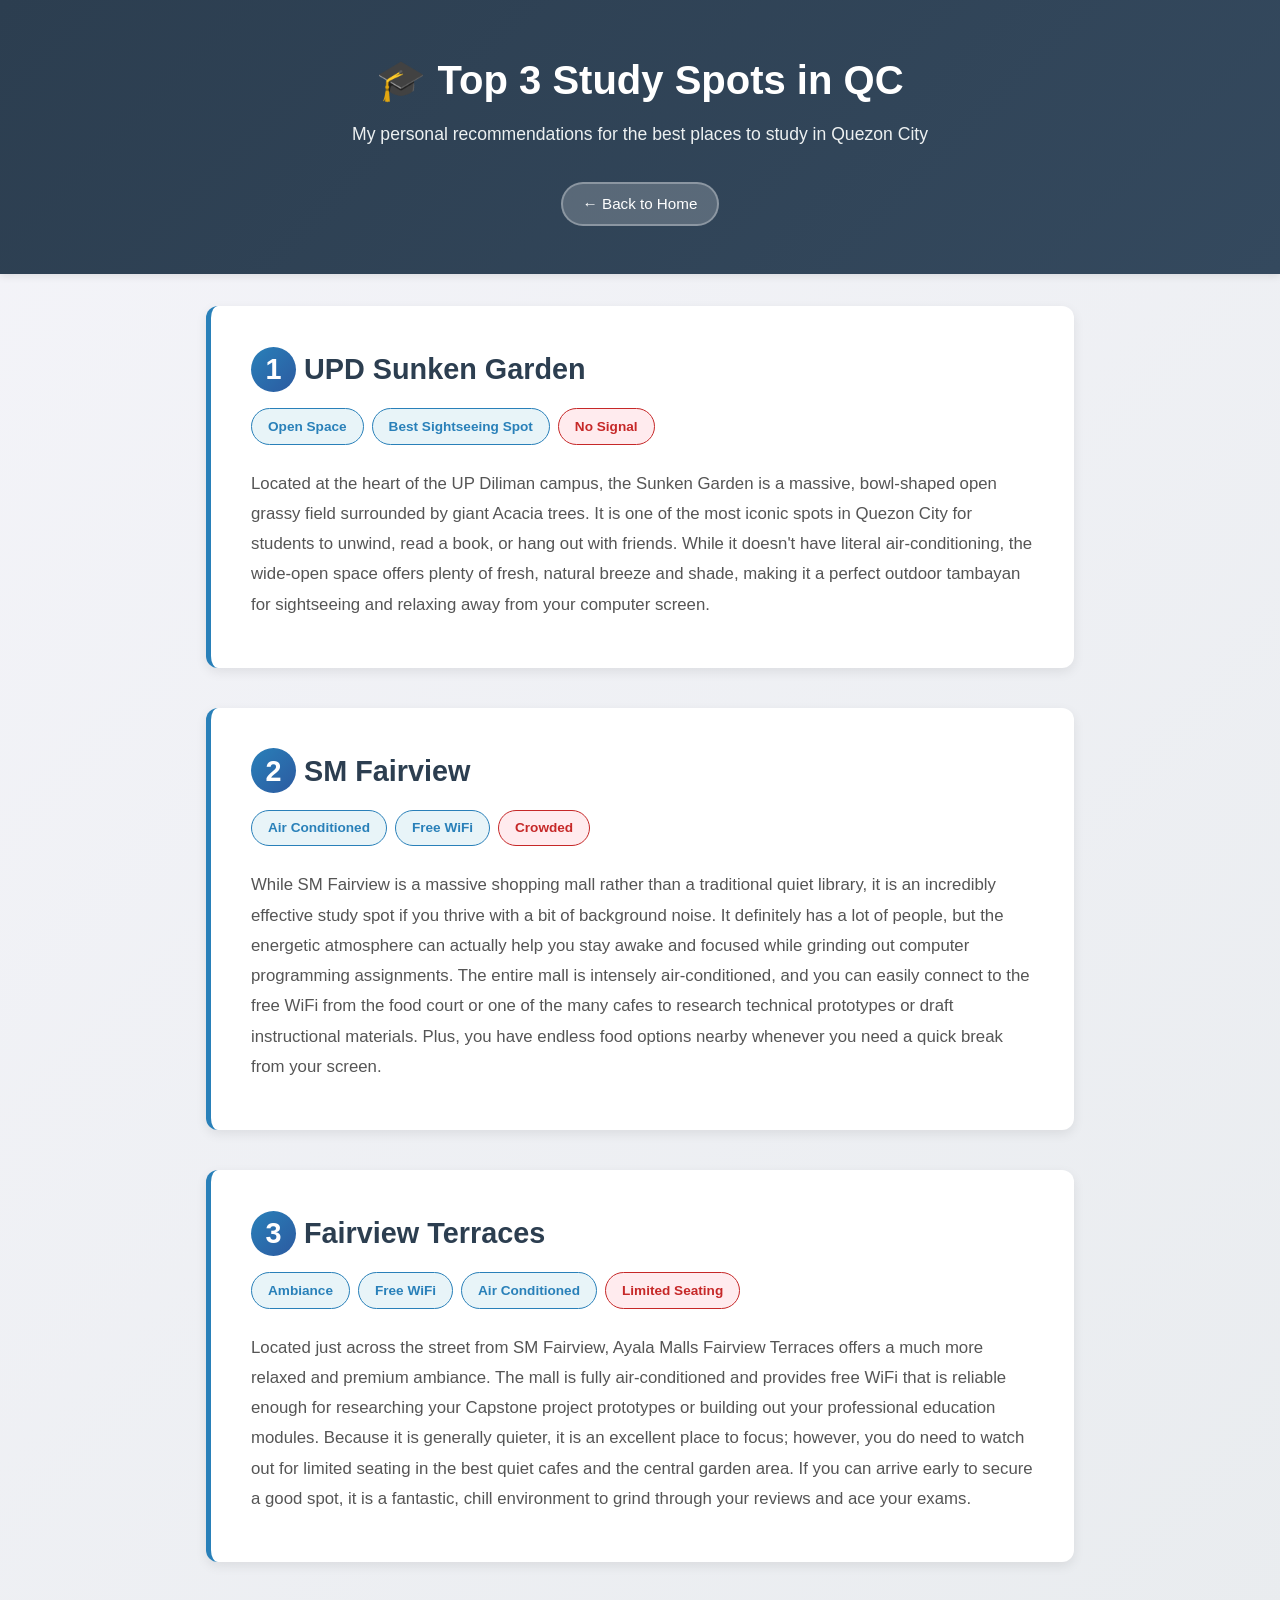
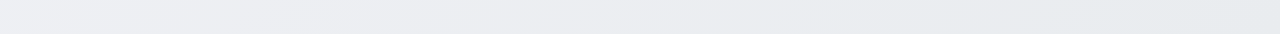
==== index.html @ 7934c625 "Fix: Rename main.html to index.html for GitHub Pages" ====
<!DOCTYPE html>
<html lang="en">
<head>
    <meta charset="UTF-8">
    <meta name="viewport" content="width=device-width, initial-scale=1.0">
    <meta name="description" content="My top 3 favorite study spots in Quezon City - detailed reviews and recommendations for students.">
    <title>Top 3 Study Spots in QC | Places I Recommend</title>
    <style>
        * {
            box-sizing: border-box;
        }
        body {
            font-family: 'Segoe UI', Tahoma, Geneva, Verdana, sans-serif;
            line-height: 1.6;
            margin: 0;
            padding: 0;
            background: linear-gradient(135deg, #f4f4f9 0%, #e9ecef 100%);
            color: #333;
            min-height: 100vh;
            display: flex;
            flex-direction: column;
        }
        header {
            background: linear-gradient(135deg, #2c3e50 0%, #34495e 100%);
            color: #fff;
            text-align: center;
            padding: 3rem 1rem;
            box-shadow: 0 2px 8px rgba(0,0,0,0.1);
        }
        header h1 {
            margin: 0;
            font-size: 2.5rem;
            font-weight: 700;
        }
        header p {
            margin-top: 0.5rem;
            font-size: 1.1rem;
            color: #ecf0f1;
            font-weight: 300;
        }
        .nav-link {
            display: inline-block;
            background: rgba(255,255,255,0.2);
            color: #fff;
            padding: 0.5rem 1.2rem;
            border-radius: 30px;
            text-decoration: none;
            font-size: 0.95rem;
            margin-top: 1rem;
            transition: all 0.3s ease;
            border: 2px solid rgba(255,255,255,0.3);
        }
        .nav-link:hover {
            background: rgba(255,255,255,0.3);
            border-color: rgba(255,255,255,0.6);
        }
        .container {
            max-width: 900px;
            margin: 2rem auto;
            padding: 0 1rem;
            flex: 1;
        }
        .place-card {
            background: #fff;
            border-radius: 12px;
            box-shadow: 0 4px 12px rgba(0,0,0,0.08);
            margin-bottom: 2.5rem;
            padding: 2.5rem;
            transition: all 0.3s ease;
            border-left: 5px solid #2980b9;
        }
        .place-card:hover {
            box-shadow: 0 8px 20px rgba(0,0,0,0.12);
            transform: translateY(-3px);
        }
        .place-card h2 {
            color: #2c3e50;
            margin-top: 0;
            margin-bottom: 1rem;
            font-size: 1.8rem;
            display: flex;
            align-items: center;
            gap: 0.5rem;
        }
        .place-number {
            background: linear-gradient(135deg, #2980b9 0%, #2c5aa0 100%);
            color: #fff;
            width: 45px;
            height: 45px;
            border-radius: 50%;
            display: flex;
            align-items: center;
            justify-content: center;
            font-weight: 700;
            flex-shrink: 0;
        }
        .tags {
            margin-bottom: 1.5rem;
            display: flex;
            flex-wrap: wrap;
            gap: 0.5rem;
        }
        .tag {
            background-color: #e8f4f8;
            color: #2980b9;
            padding: 0.4rem 1rem;
            border-radius: 25px;
            font-size: 0.85rem;
            font-weight: 600;
            display: inline-block;
            transition: all 0.2s ease;
            border: 1px solid #2980b9;
        }
        .tag:hover {
            background-color: #2980b9;
            color: #fff;
        }
        .tag-red {
            background-color: #ffebee;
            color: #c62828;
            border-color: #c62828;
        }
        .tag-red:hover {
            background-color: #c62828;
            color: #fff;
        }
        .description {
            font-size: 1.05rem;
            color: #555;
            line-height: 1.8;
        }
        .description p {
            margin: 0.5rem 0;
        }
        footer {
            background-color: #2c3e50;
            color: #ecf0f1;
            text-align: center;
            padding: 2rem 1rem;
            margin-top: auto;
            border-top: 3px solid #2980b9;
        }
        footer p {
            margin: 0.5rem 0;
            font-size: 0.95rem;
        }
        footer a {
            color: #3498db;
            text-decoration: none;
            transition: color 0.3s ease;
        }
        footer a:hover {
            color: #2980b9;
            text-decoration: underline;
        }
        @media (max-width: 768px) {
            header h1 {
                font-size: 1.8rem;
            }
            header p {
                font-size: 0.95rem;
            }
            .place-card {
                padding: 1.5rem;
                margin-bottom: 2rem;
            }
            .place-card h2 {
                font-size: 1.4rem;
            }
            .tags {
                margin-bottom: 1rem;
            }
            .tag {
                font-size: 0.8rem;
                padding: 0.3rem 0.8rem;
            }
        }
    </style>
</head>
<body>
    <header>
        <h1>🎓 Top 3 Study Spots in QC</h1>
        <p>My personal recommendations for the best places to study in Quezon City</p>
        <a href="../index.html" class="nav-link">← Back to Home</a>
    </header>

    <div class="container">
        <!-- Spot 1 -->
        <div class="place-card">
            <h2><span class="place-number">1</span>UPD Sunken Garden</h2>
            <div class="tags">
                <span class="tag">Open Space</span>
                <span class="tag">Best Sightseeing Spot</span>
                <span class="tag tag-red">No Signal</span>
            </div>
            <div class="description">
                <p>Located at the heart of the UP Diliman campus, the Sunken Garden is a massive, bowl-shaped open grassy field surrounded by giant Acacia trees. It is one of the most iconic spots in Quezon City for students to unwind, read a book, or hang out with friends. While it doesn't have literal air-conditioning, the wide-open space offers plenty of fresh, natural breeze and shade, making it a perfect outdoor tambayan for sightseeing and relaxing away from your computer screen.</p>
            </div>
        </div>

        <!-- Spot 2 -->
        <div class="place-card">
            <h2><span class="place-number">2</span>SM Fairview</h2>
            <div class="tags">
                <span class="tag">Air Conditioned</span>
                <span class="tag">Free WiFi</span>
                <span class="tag tag-red">Crowded</span>
            </div>
            <div class="description">
                <p>While SM Fairview is a massive shopping mall rather than a traditional quiet library, it is an incredibly effective study spot if you thrive with a bit of background noise. It definitely has a lot of people, but the energetic atmosphere can actually help you stay awake and focused while grinding out computer programming assignments. The entire mall is intensely air-conditioned, and you can easily connect to the free WiFi from the food court or one of the many cafes to research technical prototypes or draft instructional materials. Plus, you have endless food options nearby whenever you need a quick break from your screen.</p>
            </div>
        </div>

        <!-- Spot 3 -->
        <div class="place-card">
            <h2><span class="place-number">3</span>Fairview Terraces</h2>
            <div class="tags">
                <span class="tag">Ambiance</span>
                <span class="tag">Free WiFi</span>
                <span class="tag">Air Conditioned</span>
                <span class="tag tag-red">Limited Seating</span>
            </div>
            <div class="description">
                <p>Located just across the street from SM Fairview, Ayala Malls Fairview Terraces offers a much more relaxed and premium ambiance. The mall is fully air-conditioned and provides free WiFi that is reliable enough for researching your Capstone project prototypes or building out your professional education modules. Because it is generally quieter, it is an excellent place to focus; however, you do need to watch out for limited seating in the best quiet cafes and the central garden area. If you can arrive early to secure a good spot, it is a fantastic, chill environment to grind through your reviews and ace your exams.</p>
            </div>
        </div>
    </div>

</body>
</html>
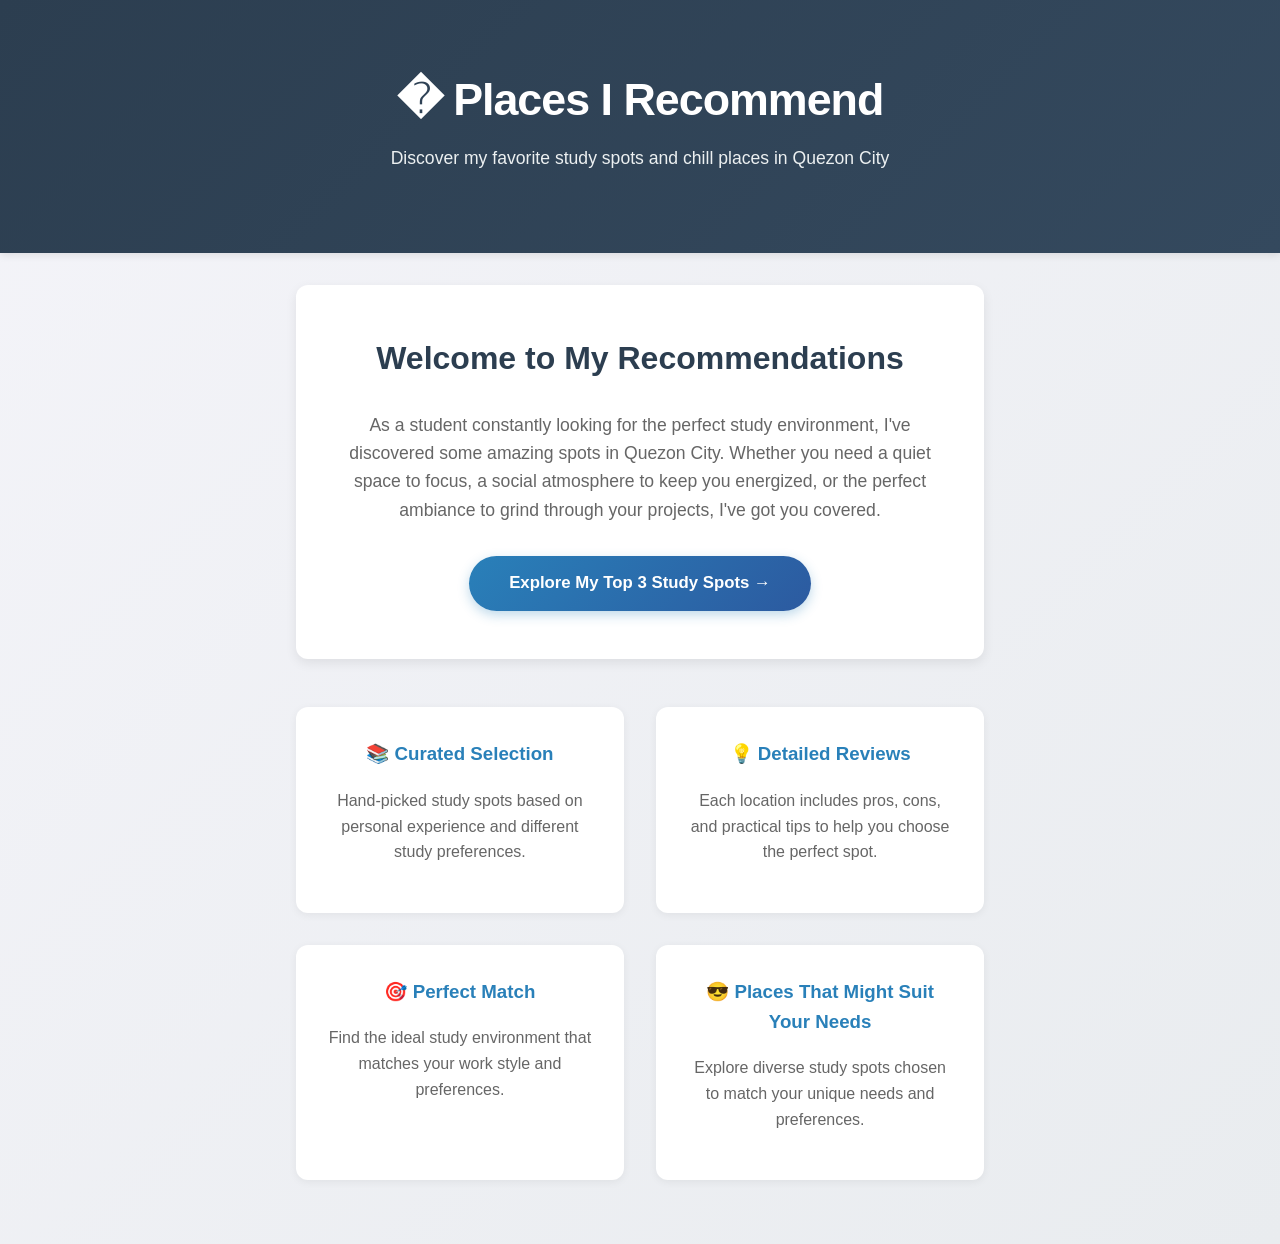
==== commit 03b8a791: "Swap files: Home page now at root index.html" ====
--- a/index.html
+++ b/index.html
@@ -3,8 +3,8 @@
 <head>
     <meta charset="UTF-8">
     <meta name="viewport" content="width=device-width, initial-scale=1.0">
-    <meta name="description" content="My top 3 favorite study spots in Quezon City - detailed reviews and recommendations for students.">
-    <title>Top 3 Study Spots in QC | Places I Recommend</title>
+    <meta name="description" content="Discover my favorite study spots in Quezon City - personal recommendations for the best places to study, relax, and be productive.">
+    <title>Places I Recommend | Study Spots in QC</title>
     <style>
         * {
             box-sizing: border-box;
@@ -24,13 +24,14 @@
             background: linear-gradient(135deg, #2c3e50 0%, #34495e 100%);
             color: #fff;
             text-align: center;
-            padding: 3rem 1rem;
+            padding: 4rem 1rem;
             box-shadow: 0 2px 8px rgba(0,0,0,0.1);
         }
         header h1 {
             margin: 0;
-            font-size: 2.5rem;
+            font-size: 2.8rem;
             font-weight: 700;
+            letter-spacing: -1px;
         }
         header p {
             margin-top: 0.5rem;
@@ -59,6 +60,71 @@
             margin: 2rem auto;
             padding: 0 1rem;
             flex: 1;
+        }
+        .hero-section {
+            background: #fff;
+            border-radius: 12px;
+            box-shadow: 0 4px 12px rgba(0,0,0,0.08);
+            padding: 3rem 2rem;
+            text-align: center;
+            margin-bottom: 3rem;
+        }
+        .hero-section h2 {
+            color: #2c3e50;
+            font-size: 2rem;
+            margin-top: 0;
+        }
+        .hero-section p {
+            font-size: 1.1rem;
+            color: #666;
+            max-width: 600px;
+            margin: 1rem auto;
+        }
+        .cta-button {
+            display: inline-block;
+            background: linear-gradient(135deg, #2980b9 0%, #2c5aa0 100%);
+            color: #fff;
+            padding: 0.9rem 2.5rem;
+            border-radius: 50px;
+            text-decoration: none;
+            font-weight: 600;
+            font-size: 1.05rem;
+            transition: all 0.3s ease;
+            box-shadow: 0 4px 12px rgba(41, 128, 185, 0.3);
+            border: none;
+            cursor: pointer;
+            margin-top: 1rem;
+        }
+        .cta-button:hover {
+            transform: translateY(-2px);
+            box-shadow: 0 6px 18px rgba(41, 128, 185, 0.4);
+            background: linear-gradient(135deg, #2c5aa0 0%, #1e3f5a 100%);
+        }
+        .features {
+            display: grid;
+            grid-template-columns: repeat(auto-fit, minmax(250px, 1fr));
+            gap: 2rem;
+            margin: 2rem 0;
+        }
+        .feature-card {
+            background: #fff;
+            padding: 2rem;
+            border-radius: 12px;
+            box-shadow: 0 2px 8px rgba(0,0,0,0.06);
+            transition: all 0.3s ease;
+            text-align: center;
+        }
+        .feature-card:hover {
+            transform: translateY(-5px);
+            box-shadow: 0 8px 16px rgba(0,0,0,0.12);
+        }
+        .feature-card h3 {
+            color: #2980b9;
+            margin-top: 0;
+        }
+        .feature-card p {
+            color: #666;
+            margin: 1rem 0;
         }
         .place-card {
             background: #fff;
@@ -155,73 +221,46 @@
         }
         @media (max-width: 768px) {
             header h1 {
-                font-size: 1.8rem;
+                font-size: 2rem;
             }
-            header p {
-                font-size: 0.95rem;
+            .hero-section {
+                padding: 2rem 1.5rem;
             }
-            .place-card {
-                padding: 1.5rem;
-                margin-bottom: 2rem;
-            }
-            .place-card h2 {
-                font-size: 1.4rem;
-            }
-            .tags {
-                margin-bottom: 1rem;
-            }
-            .tag {
-                font-size: 0.8rem;
-                padding: 0.3rem 0.8rem;
+            .hero-section h2 {
+                font-size: 1.5rem;
             }
         }
     </style>
 </head>
 <body>
     <header>
-        <h1>🎓 Top 3 Study Spots in QC</h1>
-        <p>My personal recommendations for the best places to study in Quezon City</p>
-        <a href="../index.html" class="nav-link">← Back to Home</a>
+        <h1>� Places I Recommend</h1>
+        <p>Discover my favorite study spots and chill places in Quezon City</p>
     </header>
 
     <div class="container">
-        <!-- Spot 1 -->
-        <div class="place-card">
-            <h2><span class="place-number">1</span>UPD Sunken Garden</h2>
-            <div class="tags">
-                <span class="tag">Open Space</span>
-                <span class="tag">Best Sightseeing Spot</span>
-                <span class="tag tag-red">No Signal</span>
-            </div>
-            <div class="description">
-                <p>Located at the heart of the UP Diliman campus, the Sunken Garden is a massive, bowl-shaped open grassy field surrounded by giant Acacia trees. It is one of the most iconic spots in Quezon City for students to unwind, read a book, or hang out with friends. While it doesn't have literal air-conditioning, the wide-open space offers plenty of fresh, natural breeze and shade, making it a perfect outdoor tambayan for sightseeing and relaxing away from your computer screen.</p>
-            </div>
+        <div class="hero-section">
+            <h2>Welcome to My Recommendations</h2>
+            <p>As a student constantly looking for the perfect study environment, I've discovered some amazing spots in Quezon City. Whether you need a quiet space to focus, a social atmosphere to keep you energized, or the perfect ambiance to grind through your projects, I've got you covered.</p>
+            <a href="./places-i-recommend/index.html" class="cta-button">Explore My Top 3 Study Spots →</a>
         </div>
 
-        <!-- Spot 2 -->
-        <div class="place-card">
-            <h2><span class="place-number">2</span>SM Fairview</h2>
-            <div class="tags">
-                <span class="tag">Air Conditioned</span>
-                <span class="tag">Free WiFi</span>
-                <span class="tag tag-red">Crowded</span>
-            </div>
-            <div class="description">
-                <p>While SM Fairview is a massive shopping mall rather than a traditional quiet library, it is an incredibly effective study spot if you thrive with a bit of background noise. It definitely has a lot of people, but the energetic atmosphere can actually help you stay awake and focused while grinding out computer programming assignments. The entire mall is intensely air-conditioned, and you can easily connect to the free WiFi from the food court or one of the many cafes to research technical prototypes or draft instructional materials. Plus, you have endless food options nearby whenever you need a quick break from your screen.</p>
-            </div>
-        </div>
-
-        <!-- Spot 3 -->
-        <div class="place-card">
-            <h2><span class="place-number">3</span>Fairview Terraces</h2>
-            <div class="tags">
-                <span class="tag">Ambiance</span>
-                <span class="tag">Free WiFi</span>
-                <span class="tag">Air Conditioned</span>
-                <span class="tag tag-red">Limited Seating</span>
-            </div>
-            <div class="description">
-                <p>Located just across the street from SM Fairview, Ayala Malls Fairview Terraces offers a much more relaxed and premium ambiance. The mall is fully air-conditioned and provides free WiFi that is reliable enough for researching your Capstone project prototypes or building out your professional education modules. Because it is generally quieter, it is an excellent place to focus; however, you do need to watch out for limited seating in the best quiet cafes and the central garden area. If you can arrive early to secure a good spot, it is a fantastic, chill environment to grind through your reviews and ace your exams.</p>
+        <div class="features">
+            <div class="feature-card">
+                <h3>📚 Curated Selection</h3>
+                <p>Hand-picked study spots based on personal experience and different study preferences.</p>
+            </div>
+            <div class="feature-card">
+                <h3>💡 Detailed Reviews</h3>
+                <p>Each location includes pros, cons, and practical tips to help you choose the perfect spot.</p>
+            </div>
+            <div class="feature-card">
+                <h3>🎯 Perfect Match</h3>
+                <p>Find the ideal study environment that matches your work style and preferences.</p>
+            </div>
+            <div class="feature-card">
+                <h3>😎 Places That Might Suit Your Needs</h3>
+                <p>Explore diverse study spots chosen to match your unique needs and preferences.</p>
             </div>
         </div>
     </div>
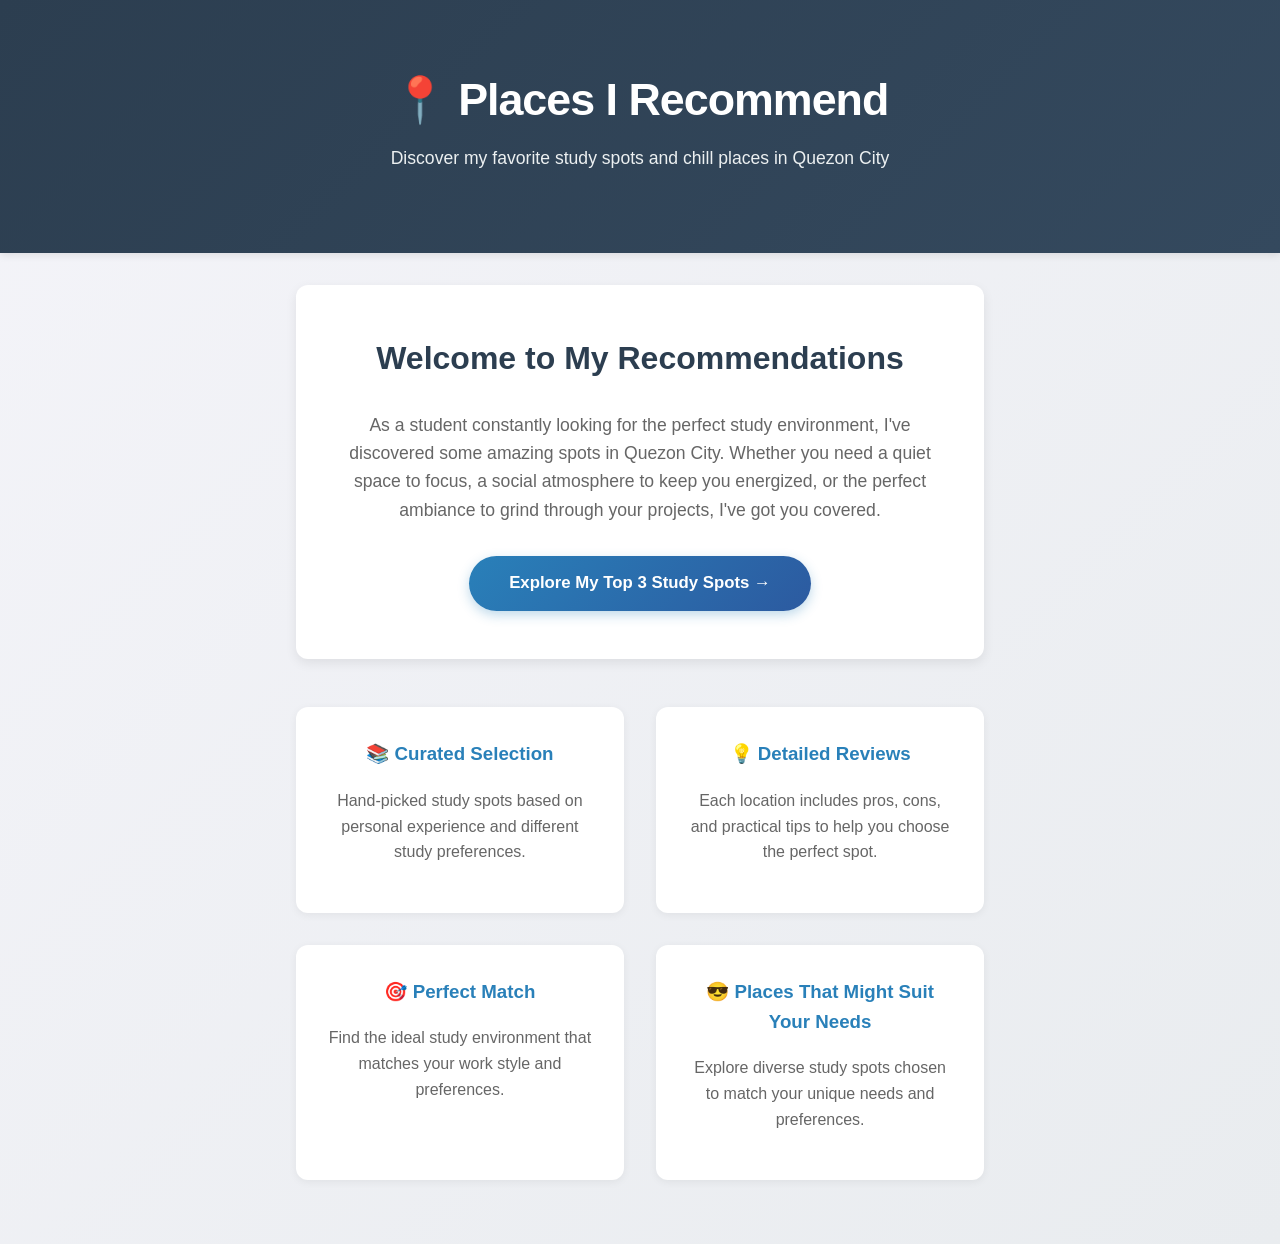
==== commit 5b55a3d5: "fix(ui): replace broken header characters and resolve full-width layout issue" ====
--- a/index.html
+++ b/index.html
@@ -234,7 +234,7 @@
 </head>
 <body>
     <header>
-        <h1>� Places I Recommend</h1>
+        <h1>📍 Places I Recommend</h1>
         <p>Discover my favorite study spots and chill places in Quezon City</p>
     </header>
 
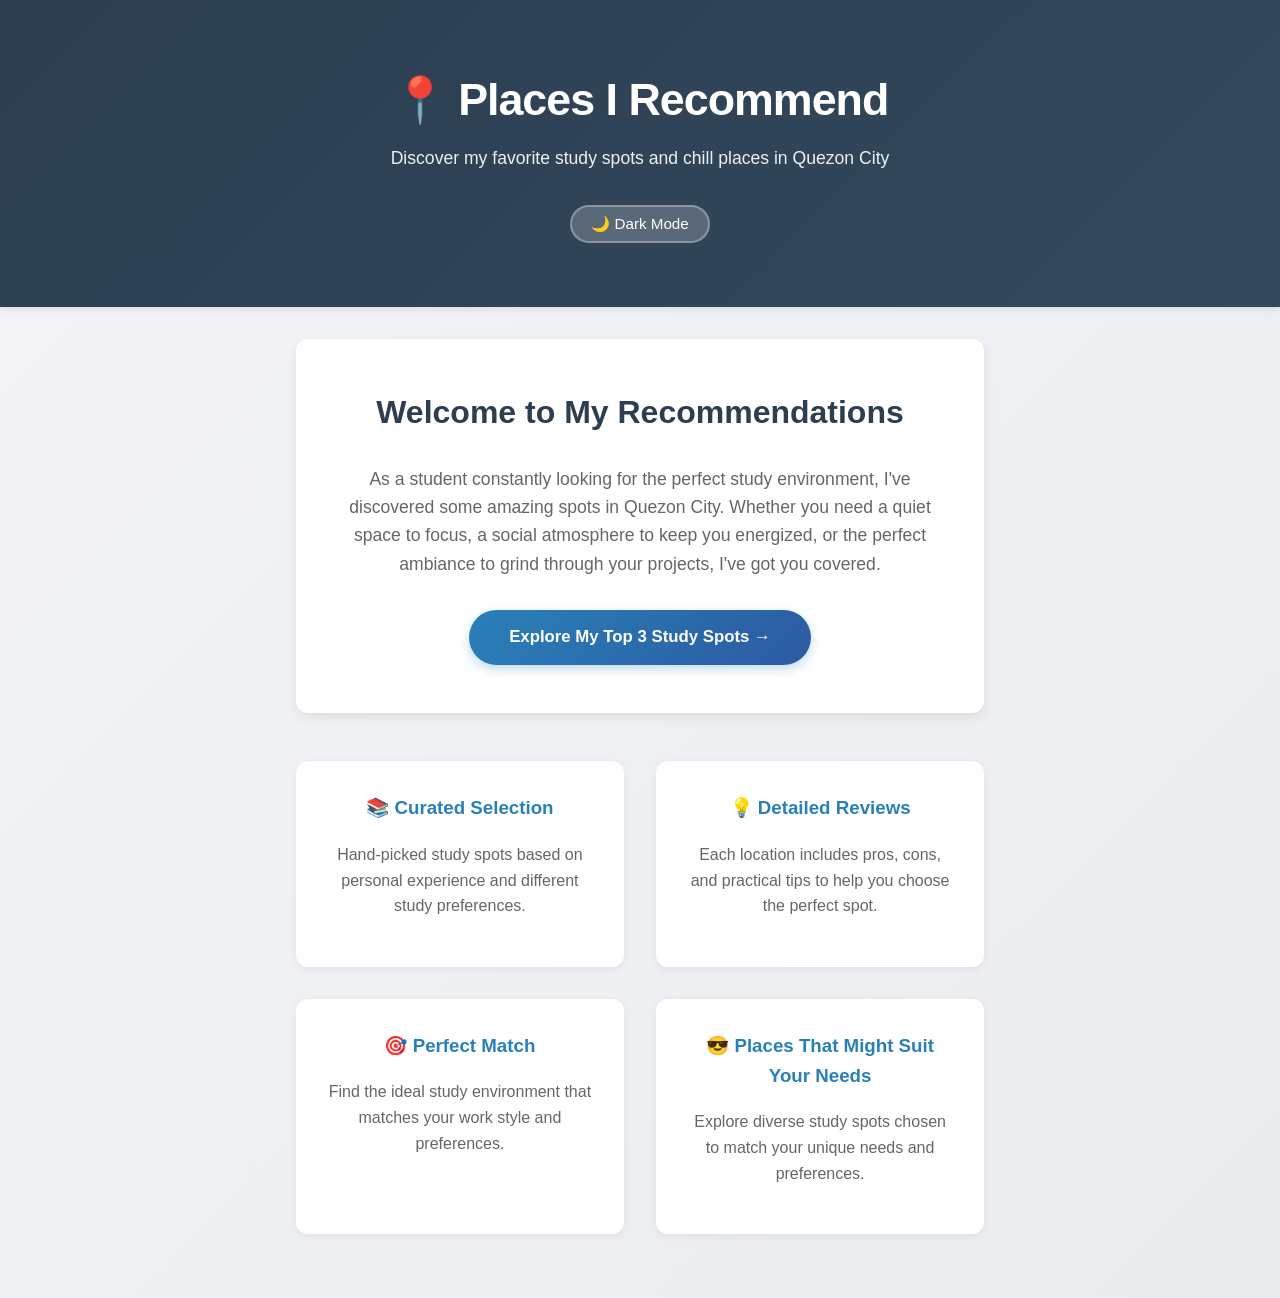
==== commit bf423a87: "Implement dark mode feature with full styling support" ====
--- a/index.html
+++ b/index.html
@@ -5,237 +5,15 @@
     <meta name="viewport" content="width=device-width, initial-scale=1.0">
     <meta name="description" content="Discover my favorite study spots in Quezon City - personal recommendations for the best places to study, relax, and be productive.">
     <title>Places I Recommend | Study Spots in QC</title>
-    <style>
-        * {
-            box-sizing: border-box;
-        }
-        body {
-            font-family: 'Segoe UI', Tahoma, Geneva, Verdana, sans-serif;
-            line-height: 1.6;
-            margin: 0;
-            padding: 0;
-            background: linear-gradient(135deg, #f4f4f9 0%, #e9ecef 100%);
-            color: #333;
-            min-height: 100vh;
-            display: flex;
-            flex-direction: column;
-        }
-        header {
-            background: linear-gradient(135deg, #2c3e50 0%, #34495e 100%);
-            color: #fff;
-            text-align: center;
-            padding: 4rem 1rem;
-            box-shadow: 0 2px 8px rgba(0,0,0,0.1);
-        }
-        header h1 {
-            margin: 0;
-            font-size: 2.8rem;
-            font-weight: 700;
-            letter-spacing: -1px;
-        }
-        header p {
-            margin-top: 0.5rem;
-            font-size: 1.1rem;
-            color: #ecf0f1;
-            font-weight: 300;
-        }
-        .nav-link {
-            display: inline-block;
-            background: rgba(255,255,255,0.2);
-            color: #fff;
-            padding: 0.5rem 1.2rem;
-            border-radius: 30px;
-            text-decoration: none;
-            font-size: 0.95rem;
-            margin-top: 1rem;
-            transition: all 0.3s ease;
-            border: 2px solid rgba(255,255,255,0.3);
-        }
-        .nav-link:hover {
-            background: rgba(255,255,255,0.3);
-            border-color: rgba(255,255,255,0.6);
-        }
-        .container {
-            max-width: 900px;
-            margin: 2rem auto;
-            padding: 0 1rem;
-            flex: 1;
-        }
-        .hero-section {
-            background: #fff;
-            border-radius: 12px;
-            box-shadow: 0 4px 12px rgba(0,0,0,0.08);
-            padding: 3rem 2rem;
-            text-align: center;
-            margin-bottom: 3rem;
-        }
-        .hero-section h2 {
-            color: #2c3e50;
-            font-size: 2rem;
-            margin-top: 0;
-        }
-        .hero-section p {
-            font-size: 1.1rem;
-            color: #666;
-            max-width: 600px;
-            margin: 1rem auto;
-        }
-        .cta-button {
-            display: inline-block;
-            background: linear-gradient(135deg, #2980b9 0%, #2c5aa0 100%);
-            color: #fff;
-            padding: 0.9rem 2.5rem;
-            border-radius: 50px;
-            text-decoration: none;
-            font-weight: 600;
-            font-size: 1.05rem;
-            transition: all 0.3s ease;
-            box-shadow: 0 4px 12px rgba(41, 128, 185, 0.3);
-            border: none;
-            cursor: pointer;
-            margin-top: 1rem;
-        }
-        .cta-button:hover {
-            transform: translateY(-2px);
-            box-shadow: 0 6px 18px rgba(41, 128, 185, 0.4);
-            background: linear-gradient(135deg, #2c5aa0 0%, #1e3f5a 100%);
-        }
-        .features {
-            display: grid;
-            grid-template-columns: repeat(auto-fit, minmax(250px, 1fr));
-            gap: 2rem;
-            margin: 2rem 0;
-        }
-        .feature-card {
-            background: #fff;
-            padding: 2rem;
-            border-radius: 12px;
-            box-shadow: 0 2px 8px rgba(0,0,0,0.06);
-            transition: all 0.3s ease;
-            text-align: center;
-        }
-        .feature-card:hover {
-            transform: translateY(-5px);
-            box-shadow: 0 8px 16px rgba(0,0,0,0.12);
-        }
-        .feature-card h3 {
-            color: #2980b9;
-            margin-top: 0;
-        }
-        .feature-card p {
-            color: #666;
-            margin: 1rem 0;
-        }
-        .place-card {
-            background: #fff;
-            border-radius: 12px;
-            box-shadow: 0 4px 12px rgba(0,0,0,0.08);
-            margin-bottom: 2.5rem;
-            padding: 2.5rem;
-            transition: all 0.3s ease;
-            border-left: 5px solid #2980b9;
-        }
-        .place-card:hover {
-            box-shadow: 0 8px 20px rgba(0,0,0,0.12);
-            transform: translateY(-3px);
-        }
-        .place-card h2 {
-            color: #2c3e50;
-            margin-top: 0;
-            margin-bottom: 1rem;
-            font-size: 1.8rem;
-            display: flex;
-            align-items: center;
-            gap: 0.5rem;
-        }
-        .place-number {
-            background: linear-gradient(135deg, #2980b9 0%, #2c5aa0 100%);
-            color: #fff;
-            width: 45px;
-            height: 45px;
-            border-radius: 50%;
-            display: flex;
-            align-items: center;
-            justify-content: center;
-            font-weight: 700;
-            flex-shrink: 0;
-        }
-        .tags {
-            margin-bottom: 1.5rem;
-            display: flex;
-            flex-wrap: wrap;
-            gap: 0.5rem;
-        }
-        .tag {
-            background-color: #e8f4f8;
-            color: #2980b9;
-            padding: 0.4rem 1rem;
-            border-radius: 25px;
-            font-size: 0.85rem;
-            font-weight: 600;
-            display: inline-block;
-            transition: all 0.2s ease;
-            border: 1px solid #2980b9;
-        }
-        .tag:hover {
-            background-color: #2980b9;
-            color: #fff;
-        }
-        .tag-red {
-            background-color: #ffebee;
-            color: #c62828;
-            border-color: #c62828;
-        }
-        .tag-red:hover {
-            background-color: #c62828;
-            color: #fff;
-        }
-        .description {
-            font-size: 1.05rem;
-            color: #555;
-            line-height: 1.8;
-        }
-        .description p {
-            margin: 0.5rem 0;
-        }
-        footer {
-            background-color: #2c3e50;
-            color: #ecf0f1;
-            text-align: center;
-            padding: 2rem 1rem;
-            margin-top: auto;
-            border-top: 3px solid #2980b9;
-        }
-        footer p {
-            margin: 0.5rem 0;
-            font-size: 0.95rem;
-        }
-        footer a {
-            color: #3498db;
-            text-decoration: none;
-            transition: color 0.3s ease;
-        }
-        footer a:hover {
-            color: #2980b9;
-            text-decoration: underline;
-        }
-        @media (max-width: 768px) {
-            header h1 {
-                font-size: 2rem;
-            }
-            .hero-section {
-                padding: 2rem 1.5rem;
-            }
-            .hero-section h2 {
-                font-size: 1.5rem;
-            }
-        }
-    </style>
+    
+    <!-- This is the new line that links your CSS file! -->
+    <link rel="stylesheet" href="style.css">
 </head>
 <body>
     <header>
         <h1>📍 Places I Recommend</h1>
         <p>Discover my favorite study spots and chill places in Quezon City</p>
+        <button id="theme-toggle" class="nav-link" style="cursor: pointer; margin-top: 1rem; border: 2px solid rgba(255,255,255,0.3); background: rgba(255,255,255,0.2);">🌙 Dark Mode</button>
     </header>
 
     <div class="container">
@@ -264,6 +42,26 @@
             </div>
         </div>
     </div>
+    <script>
+        const toggleButton = document.getElementById('theme-toggle');
+        const body = document.body;
 
+        if (localStorage.getItem('theme') === 'dark') {
+            body.classList.add('dark-mode');
+            toggleButton.textContent = '☀️ Light Mode';
+        }
+
+        toggleButton.addEventListener('click', () => {
+            body.classList.toggle('dark-mode');
+            
+            if (body.classList.contains('dark-mode')) {
+                localStorage.setItem('theme', 'dark');
+                toggleButton.textContent = '☀️ Light Mode';
+            } else {
+                localStorage.setItem('theme', 'light');
+                toggleButton.textContent = '🌙 Dark Mode';
+            }
+        });
+    </script>
 </body>
 </html>
--- a/style.css
+++ b/style.css
@@ -0,0 +1,299 @@
+* {
+    box-sizing: border-box;
+}
+body {
+    font-family: 'Segoe UI', Tahoma, Geneva, Verdana, sans-serif;
+    line-height: 1.6;
+    margin: 0;
+    padding: 0;
+    background: linear-gradient(135deg, #f4f4f9 0%, #e9ecef 100%);
+    color: #333;
+    min-height: 100vh;
+    display: flex;
+    flex-direction: column;
+}
+header {
+    background: linear-gradient(135deg, #2c3e50 0%, #34495e 100%);
+    color: #fff;
+    text-align: center;
+    padding: 4rem 1rem;
+    box-shadow: 0 2px 8px rgba(0,0,0,0.1);
+}
+header h1 {
+    margin: 0;
+    font-size: 2.8rem;
+    font-weight: 700;
+    letter-spacing: -1px;
+}
+header p {
+    margin-top: 0.5rem;
+    font-size: 1.1rem;
+    color: #ecf0f1;
+    font-weight: 300;
+}
+.nav-link {
+    display: inline-block;
+    background: rgba(255,255,255,0.2);
+    color: #fff;
+    padding: 0.5rem 1.2rem;
+    border-radius: 30px;
+    text-decoration: none;
+    font-size: 0.95rem;
+    margin-top: 1rem;
+    transition: all 0.3s ease;
+    border: 2px solid rgba(255,255,255,0.3);
+}
+.nav-link:hover {
+    background: rgba(255,255,255,0.3);
+    border-color: rgba(255,255,255,0.6);
+}
+.container {
+    max-width: 900px;
+    margin: 2rem auto;
+    padding: 0 1rem;
+    flex: 1;
+}
+.hero-section {
+    background: #fff;
+    border-radius: 12px;
+    box-shadow: 0 4px 12px rgba(0,0,0,0.08);
+    padding: 3rem 2rem;
+    text-align: center;
+    margin-bottom: 3rem;
+}
+.hero-section h2 {
+    color: #2c3e50;
+    font-size: 2rem;
+    margin-top: 0;
+}
+.hero-section p {
+    font-size: 1.1rem;
+    color: #666;
+    max-width: 600px;
+    margin: 1rem auto;
+}
+.cta-button {
+    display: inline-block;
+    background: linear-gradient(135deg, #2980b9 0%, #2c5aa0 100%);
+    color: #fff;
+    padding: 0.9rem 2.5rem;
+    border-radius: 50px;
+    text-decoration: none;
+    font-weight: 600;
+    font-size: 1.05rem;
+    transition: all 0.3s ease;
+    box-shadow: 0 4px 12px rgba(41, 128, 185, 0.3);
+    border: none;
+    cursor: pointer;
+    margin-top: 1rem;
+}
+.cta-button:hover {
+    transform: translateY(-2px);
+    box-shadow: 0 6px 18px rgba(41, 128, 185, 0.4);
+    background: linear-gradient(135deg, #2c5aa0 0%, #1e3f5a 100%);
+}
+.features {
+    display: grid;
+    grid-template-columns: repeat(auto-fit, minmax(250px, 1fr));
+    gap: 2rem;
+    margin: 2rem 0;
+}
+.feature-card {
+    background: #fff;
+    padding: 2rem;
+    border-radius: 12px;
+    box-shadow: 0 2px 8px rgba(0,0,0,0.06);
+    transition: all 0.3s ease;
+    text-align: center;
+}
+.feature-card:hover {
+    transform: translateY(-5px);
+    box-shadow: 0 8px 16px rgba(0,0,0,0.12);
+}
+.feature-card h3 {
+    color: #2980b9;
+    margin-top: 0;
+}
+.feature-card p {
+    color: #666;
+    margin: 1rem 0;
+}
+.place-card {
+    background: #fff;
+    border-radius: 12px;
+    box-shadow: 0 4px 12px rgba(0,0,0,0.08);
+    margin-bottom: 2.5rem;
+    padding: 2.5rem;
+    transition: all 0.3s ease;
+    border-left: 5px solid #2980b9;
+}
+.place-card:hover {
+    box-shadow: 0 8px 20px rgba(0,0,0,0.12);
+    transform: translateY(-3px);
+}
+.place-card h2 {
+    color: #2c3e50;
+    margin-top: 0;
+    margin-bottom: 1rem;
+    font-size: 1.8rem;
+    display: flex;
+    align-items: center;
+    gap: 0.5rem;
+}
+.place-number {
+    background: linear-gradient(135deg, #2980b9 0%, #2c5aa0 100%);
+    color: #fff;
+    width: 45px;
+    height: 45px;
+    border-radius: 50%;
+    display: flex;
+    align-items: center;
+    justify-content: center;
+    font-weight: 700;
+    flex-shrink: 0;
+}
+.tags {
+    margin-bottom: 1.5rem;
+    display: flex;
+    flex-wrap: wrap;
+    gap: 0.5rem;
+}
+.tag {
+    background-color: #e8f4f8;
+    color: #2980b9;
+    padding: 0.4rem 1rem;
+    border-radius: 25px;
+    font-size: 0.85rem;
+    font-weight: 600;
+    display: inline-block;
+    transition: all 0.2s ease;
+    border: 1px solid #2980b9;
+}
+.tag:hover {
+    background-color: #2980b9;
+    color: #fff;
+}
+.tag-red {
+    background-color: #ffebee;
+    color: #c62828;
+    border-color: #c62828;
+}
+.tag-red:hover {
+    background-color: #c62828;
+    color: #fff;
+}
+.description {
+    font-size: 1.05rem;
+    color: #555;
+    line-height: 1.8;
+}
+.description p {
+    margin: 0.5rem 0;
+}
+footer {
+    background-color: #2c3e50;
+    color: #ecf0f1;
+    text-align: center;
+    padding: 2rem 1rem;
+    margin-top: auto;
+    border-top: 3px solid #2980b9;
+}
+footer p {
+    margin: 0.5rem 0;
+    font-size: 0.95rem;
+}
+footer a {
+    color: #3498db;
+    text-decoration: none;
+    transition: color 0.3s ease;
+}
+footer a:hover {
+    color: #2980b9;
+    text-decoration: underline;
+}
+
+/* Dark Mode Styles */
+body.dark-mode {
+    background: linear-gradient(135deg, #121212 0%, #1e1e1e 100%);
+    color: #f4f4f9;
+}
+
+body.dark-mode header {
+    background: linear-gradient(135deg, #1f2937 0%, #111827 100%);
+}
+
+body.dark-mode .hero-section,
+body.dark-mode .feature-card,
+body.dark-mode .place-card {
+    background: #1e1e1e;
+    color: #f4f4f9;
+    box-shadow: 0 4px 12px rgba(0,0,0,0.5);
+}
+
+body.dark-mode .hero-section h2,
+body.dark-mode .feature-card h3,
+body.dark-mode .place-card h2 {
+    color: #ffffff;
+}
+
+body.dark-mode .hero-section p,
+body.dark-mode .feature-card p,
+body.dark-mode .description {
+    color: #b0b0b0;
+}
+
+body.dark-mode .description p {
+    color: #b0b0b0;
+}
+
+body.dark-mode footer {
+    background-color: #111827;
+}
+
+body.dark-mode .tag {
+    background-color: #2a3f5f;
+    color: #64b5f6;
+    border-color: #64b5f6;
+}
+
+body.dark-mode .tag:hover {
+    background-color: #64b5f6;
+    color: #1e1e1e;
+}
+
+body.dark-mode .tag-red {
+    background-color: #5f2c2c;
+    color: #ff7675;
+    border-color: #ff7675;
+}
+
+body.dark-mode .tag-red:hover {
+    background-color: #ff7675;
+    color: #1e1e1e;
+}
+
+body.dark-mode #theme-toggle {
+    background: rgba(255, 255, 255, 0.15) !important;
+    border-color: rgba(255, 255, 255, 0.4) !important;
+}
+
+body.dark-mode #theme-toggle:hover {
+    background: rgba(255, 255, 255, 0.25) !important;
+    border-color: rgba(255, 255, 255, 0.6) !important;
+}
+
+body.dark-mode .place-card {
+    border-left-color: #64b5f6;
+}
+
+@media (max-width: 768px) {
+    header h1 {
+        font-size: 2rem;
+    }
+    .hero-section {
+        padding: 2rem 1.5rem;
+    }
+    .hero-section h2 {
+        font-size: 1.5rem;
+    }
+}
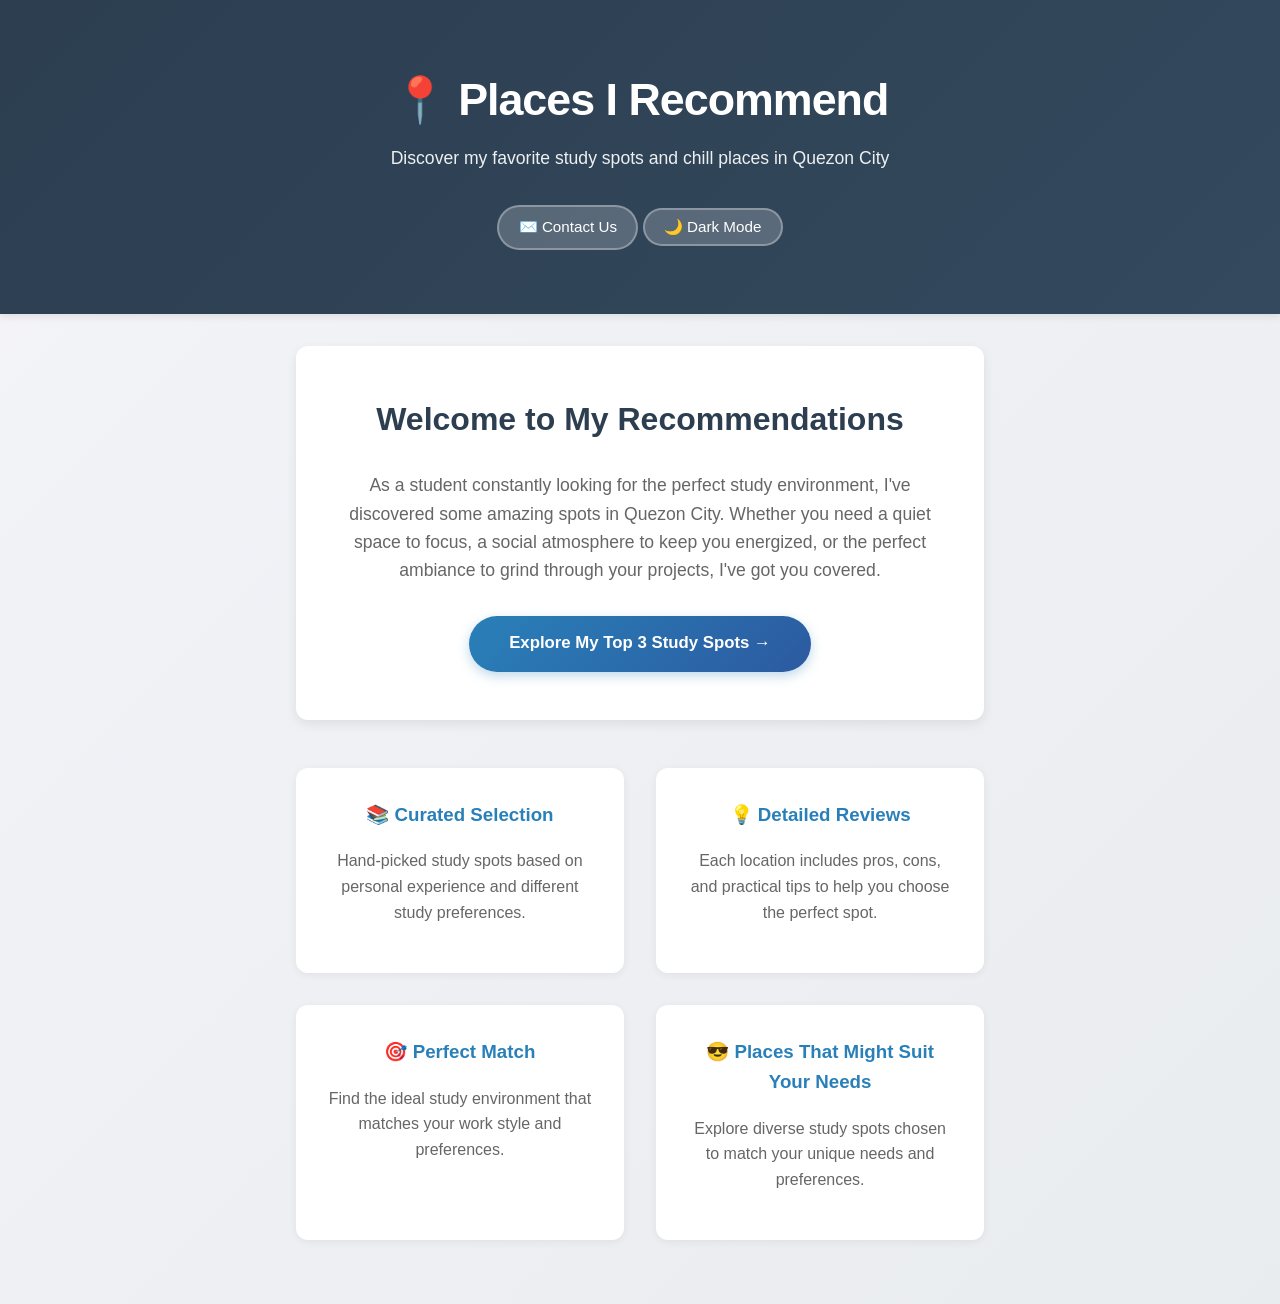
==== commit 7028ef8d: "feat: add Contact Us button to homepage header 🤖 Generated with Codebuff Co-Authored-By: Codebuff <n" ====
--- a/index.html
+++ b/index.html
@@ -13,6 +13,7 @@
     <header>
         <h1>📍 Places I Recommend</h1>
         <p>Discover my favorite study spots and chill places in Quezon City</p>
+        <a href="./places-i-recommend/contact.html" class="nav-link">✉️ Contact Us</a>
         <button id="theme-toggle" class="nav-link" style="cursor: pointer; margin-top: 1rem; border: 2px solid rgba(255,255,255,0.3); background: rgba(255,255,255,0.2);">🌙 Dark Mode</button>
     </header>
 
--- a/style.css
+++ b/style.css
@@ -280,6 +280,17 @@
 body.dark-mode #theme-toggle:hover {
     background: rgba(255, 255, 255, 0.25) !important;
     border-color: rgba(255, 255, 255, 0.6) !important;
+}
+
+body.dark-mode .cta-button {
+    background: linear-gradient(135deg, #1e3a5f 0%, #0d1f3c 100%);
+    color: #64b5f6;
+    box-shadow: 0 4px 12px rgba(0, 0, 0, 0.35);
+}
+
+body.dark-mode .cta-button:hover {
+    background: linear-gradient(135deg, #2d6a94 0%, #1f4b6e 100%);
+    box-shadow: 0 6px 18px rgba(0, 0, 0, 0.45);
 }
 
 body.dark-mode .place-card {
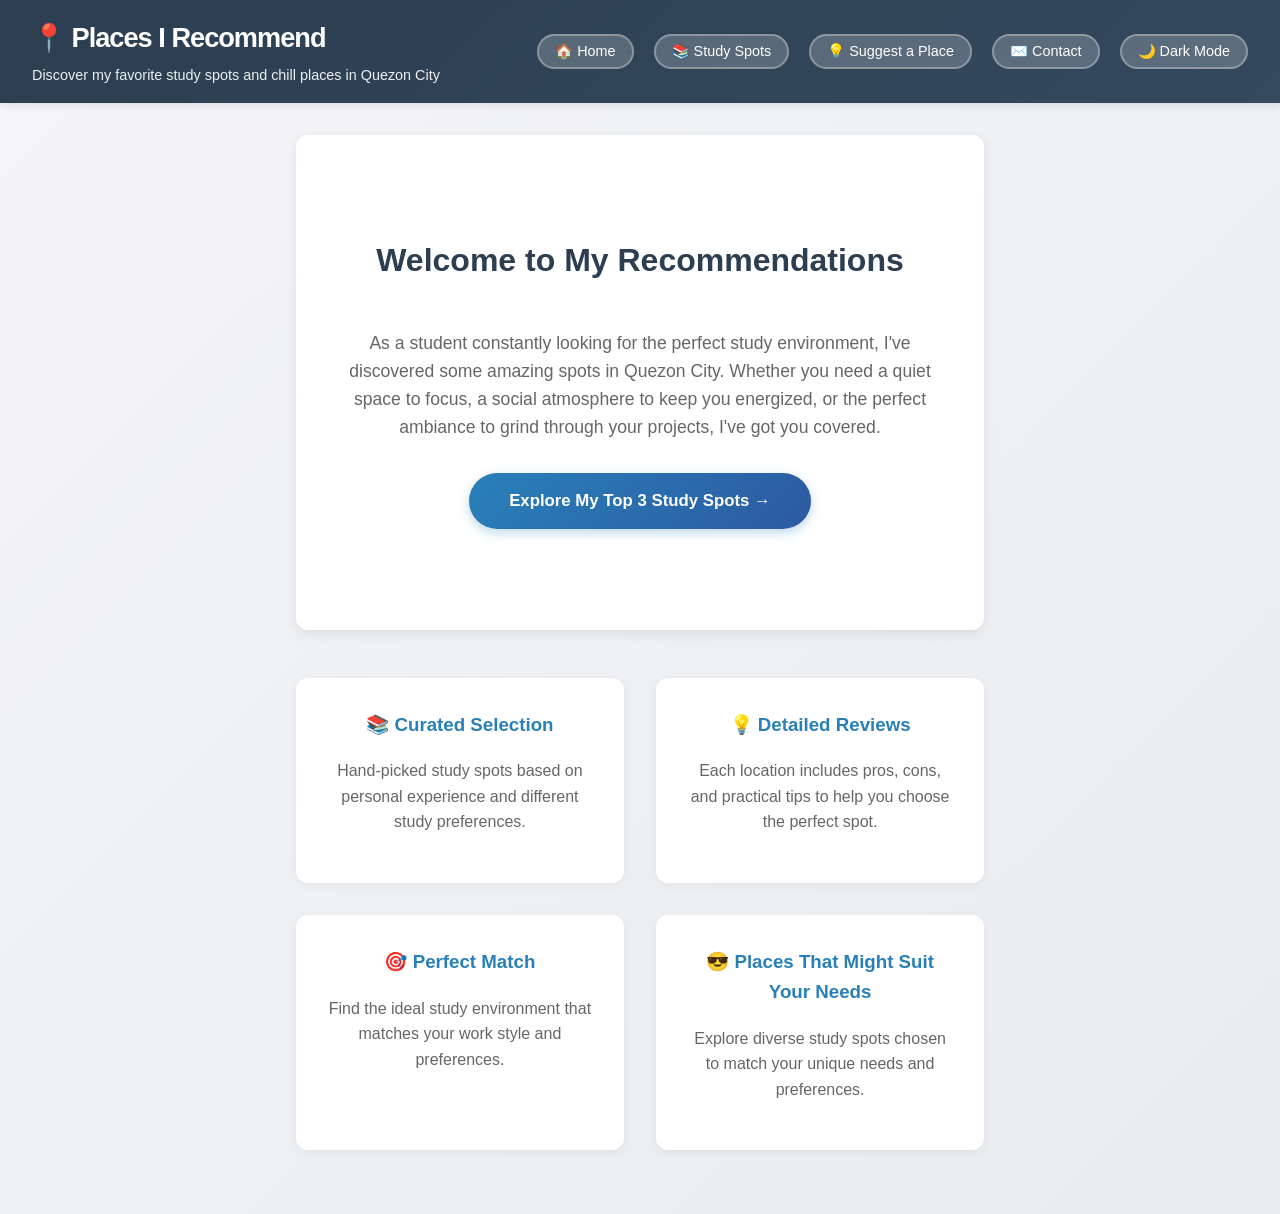
==== commit bb018acb: "feat: rebuild site header as flex bar and centre hero banner Header now has exactly two children (br" ====
--- a/index.html
+++ b/index.html
@@ -10,11 +10,21 @@
     <link rel="stylesheet" href="style.css">
 </head>
 <body>
-    <header>
-        <h1>📍 Places I Recommend</h1>
-        <p>Discover my favorite study spots and chill places in Quezon City</p>
-        <a href="./places-i-recommend/contact.html" class="nav-link">✉️ Contact Us</a>
-        <button id="theme-toggle" class="nav-link" style="cursor: pointer; margin-top: 1rem; border: 2px solid rgba(255,255,255,0.3); background: rgba(255,255,255,0.2);">🌙 Dark Mode</button>
+    <!-- Header has exactly two direct children: the brand block and the nav -->
+    <header class="site-header">
+        <div class="site-brand">
+            <h1>📍 Places I Recommend</h1>
+            <p>Discover my favorite study spots and chill places in Quezon City</p>
+        </div>
+        <nav aria-label="Main navigation">
+            <ul>
+                <li><a href="./index.html" class="nav-link">🏠 Home</a></li>
+                <li><a href="./places-i-recommend/index.html" class="nav-link">📚 Study Spots</a></li>
+                <li><a href="./places-i-recommend/suggest.html" class="nav-link">💡 Suggest a Place</a></li>
+                <li><a href="./places-i-recommend/contact.html" class="nav-link">✉️ Contact</a></li>
+                <li><button id="theme-toggle" class="nav-link">🌙 Dark Mode</button></li>
+            </ul>
+        </nav>
     </header>
 
     <div class="container">
--- a/style.css
+++ b/style.css
@@ -12,36 +12,54 @@
     display: flex;
     flex-direction: column;
 }
-header {
+/* Site header: a flex container that pushes the brand to the far left
+   and the nav to the far right. Exactly two direct children inside. */
+.site-header {
+    display: flex;
+    justify-content: space-between;
+    align-items: center;
+    gap: 1rem;
+    flex-wrap: wrap;
     background: linear-gradient(135deg, #2c3e50 0%, #34495e 100%);
     color: #fff;
-    text-align: center;
-    padding: 4rem 1rem;
+    padding: 1rem 2rem;
     box-shadow: 0 2px 8px rgba(0,0,0,0.1);
 }
-header h1 {
+.site-header h1 {
     margin: 0;
-    font-size: 2.8rem;
+    font-size: 1.7rem;
     font-weight: 700;
     letter-spacing: -1px;
-}
-header p {
-    margin-top: 0.5rem;
-    font-size: 1.1rem;
+    text-align: left;
+}
+.site-header p {
+    margin: 0.25rem 0 0;
+    font-size: 0.9rem;
     color: #ecf0f1;
     font-weight: 300;
+    text-align: left;
+}
+/* The nav's ul is its own flex container with a gap between links */
+.site-header nav ul {
+    display: flex;
+    align-items: center;
+    gap: 20px;
+    list-style: none;
+    margin: 0;
+    padding: 0;
 }
 .nav-link {
-    display: inline-block;
     background: rgba(255,255,255,0.2);
     color: #fff;
-    padding: 0.5rem 1.2rem;
+    padding: 0.45rem 1rem;
     border-radius: 30px;
     text-decoration: none;
-    font-size: 0.95rem;
-    margin-top: 1rem;
+    font-size: 0.9rem;
     transition: all 0.3s ease;
     border: 2px solid rgba(255,255,255,0.3);
+    cursor: pointer;
+    font-family: inherit;
+    white-space: nowrap;
 }
 .nav-link:hover {
     background: rgba(255,255,255,0.3);
@@ -53,6 +71,8 @@
     padding: 0 1rem;
     flex: 1;
 }
+/* Hero banner centred horizontally AND vertically with flexbox —
+   the min-height gives the vertical centring room to work */
 .hero-section {
     background: #fff;
     border-radius: 12px;
@@ -60,6 +80,11 @@
     padding: 3rem 2rem;
     text-align: center;
     margin-bottom: 3rem;
+    min-height: 55vh;
+    display: flex;
+    flex-direction: column;
+    justify-content: center;
+    align-items: center;
 }
 .hero-section h2 {
     color: #2c3e50;
@@ -218,7 +243,7 @@
     color: #f4f4f9;
 }
 
-body.dark-mode header {
+body.dark-mode .site-header {
     background: linear-gradient(135deg, #1f2937 0%, #111827 100%);
 }
 
@@ -298,8 +323,14 @@
 }
 
 @media (max-width: 768px) {
-    header h1 {
-        font-size: 2rem;
+    .site-header {
+        padding: 1rem;
+    }
+    .site-header h1 {
+        font-size: 1.3rem;
+    }
+    .site-header nav ul {
+        gap: 12px;
     }
     .hero-section {
         padding: 2rem 1.5rem;
